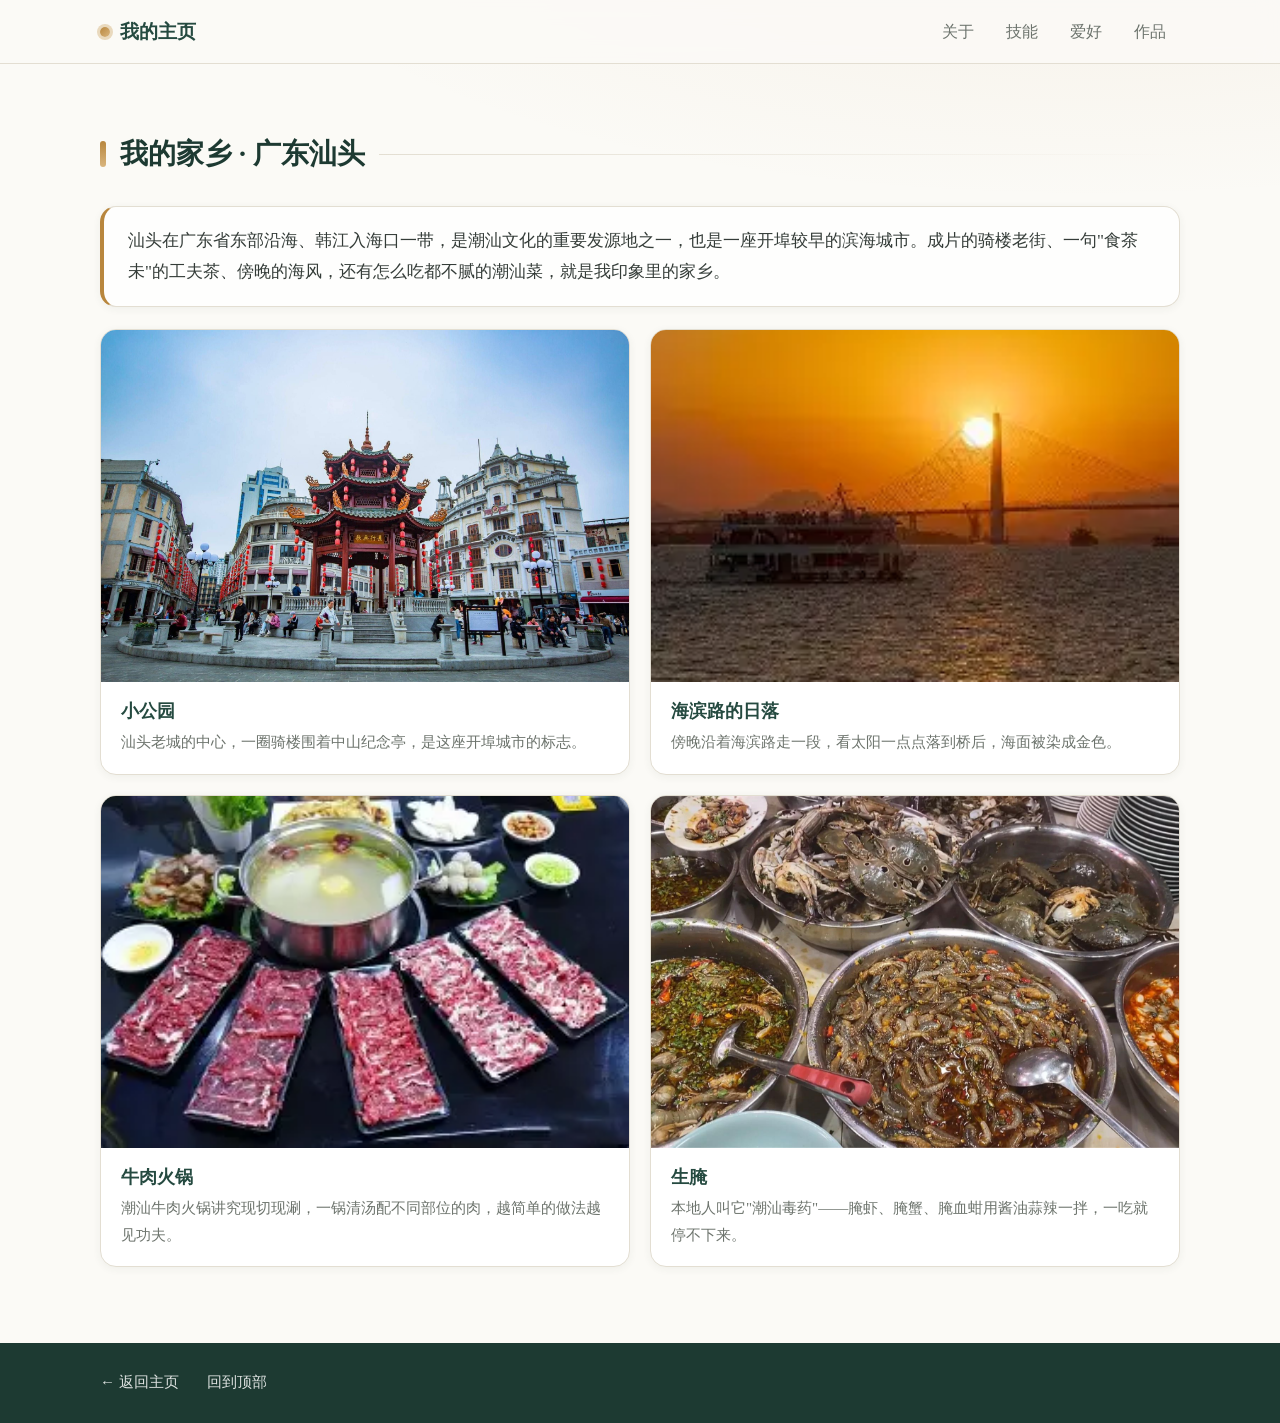
==== hometown.html @ 73cd6686 "个人" ====
<!DOCTYPE html>
<html lang="zh-CN">
 <head>
  <meta charset="utf-8"/>
  <meta content="width=device-width, initial-scale=1" name="viewport"/>
  <meta content="noindex, nofollow" name="robots"/>
  <meta content="我的家乡 · 广东汕头：城市介绍与照片。" name="description"/>
  <title>
   我的家乡 · 广东汕头
  </title>
  <link href="assets/favicon.svg" rel="icon" type="image/svg+xml"/>
  <!-- 复用主页的样式表，保证两个页面观感一致。 -->
  <link href="styles.css" rel="stylesheet"/>
  <link href="resume-enhance.css" rel="stylesheet"/>
 </head>
 <body>
  <header class="site-header">
   <div class="container header-inner">
    <a class="brand" href="index.html">
     我的主页
    </a>
    <nav aria-label="主导航">
     <a href="index.html#about">
      关于
     </a>
     <a href="index.html#skills">
      技能
     </a>
     <a href="index.html#hobbies">
      爱好
     </a>
     <a href="index.html#portfolio">
      作品
     </a>
    </nav>
   </div>
  </header>
  <main id="main">
   <section class="section" id="hometown-page">
    <div class="container">
     <header class="section-heading">
      <h2>
       我的家乡 · 广东汕头
      </h2>
     </header>
     <div class="section-content">
      <p class="hometown-intro">
       汕头在广东省东部沿海、韩江入海口一带，是潮汕文化的重要发源地之一，也是一座开埠较早的滨海城市。成片的骑楼老街、一句"食茶未"的工夫茶、傍晚的海风，还有怎么吃都不腻的潮汕菜，就是我印象里的家乡。
      </p>
      <!-- TASK-HTML：复制下面任意一个 li，可以继续添加家乡的照片。 -->
      <ul class="hometown-gallery">
       <li>
        <figure>
         <img alt="汕头小公园开埠区的骑楼与中山纪念亭" decoding="async" height="1280" src="assets/hometown-park.jpg" width="1920"/>
         <figcaption>
          <strong>
           小公园
          </strong>
          汕头老城的中心，一圈骑楼围着中山纪念亭，是这座开埠城市的标志。
         </figcaption>
        </figure>
       </li>
       <li>
        <figure>
         <img alt="汕头海滨路上的日落，夕阳落在跨海大桥后方" decoding="async" height="181" src="assets/hometown-sunset.webp" width="241"/>
         <figcaption>
          <strong>
           海滨路的日落
          </strong>
          傍晚沿着海滨路走一段，看太阳一点点落到桥后，海面被染成金色。
         </figcaption>
        </figure>
       </li>
       <li>
        <figure>
         <img alt="潮汕牛肉火锅，清汤锅底与多盘现切牛肉" decoding="async" height="194" src="assets/hometown-hotpot.webp" width="291"/>
         <figcaption>
          <strong>
           牛肉火锅
          </strong>
          潮汕牛肉火锅讲究现切现涮，一锅清汤配不同部位的肉，越简单的做法越见功夫。
         </figcaption>
        </figure>
       </li>
       <li>
        <figure>
         <img alt="潮汕生腌，腌虾、腌蟹与腌血蚶盛在大盆里" decoding="async" height="994" src="assets/hometown-shengyan.jpg" width="1591"/>
         <figcaption>
          <strong>
           生腌
          </strong>
          本地人叫它"潮汕毒药"——腌虾、腌蟹、腌血蚶用酱油蒜辣一拌，一吃就停不下来。
         </figcaption>
        </figure>
       </li>
      </ul>
     </div>
    </div>
   </section>
  </main>
  <footer>
   <div class="container footer-inner">
    <a href="index.html">
     ← 返回主页
    </a>
    <a href="#hometown-page">
     回到顶部
    </a>
   </div>
  </footer>
 </body>
</html>
---- resume-enhance.css ----
/*
 * 视觉增强样式表 —— 在前两课样式之后加载，负责整体排版与观感。
 * 不修改 styles.css 与 lesson-03-task.css，覆盖规则统一写在这里。
 */

/* ---------- 字体：使用项目自带的思源宋体 ---------- */
@font-face {
  font-family: "Noto Serif SC";
  src: url("assets/noto-serif-sc-400.woff2") format("woff2");
  font-weight: 400;
  font-style: normal;
  font-display: swap;
}
@font-face {
  font-family: "Noto Serif SC";
  src: url("assets/noto-serif-sc-600.woff2") format("woff2");
  font-weight: 600;
  font-style: normal;
  font-display: swap;
}

/* ---------- 设计变量 ---------- */
:root {
  --green-900: #1d3a32;
  --green-700: #254a40;
  --green-500: #42635b;
  --green-100: #e6ede8;
  --gold: #b8863d;
  --gold-soft: #e9d9bd;
  --paper: #fbfaf6;
  --card: #ffffff;
  --line: #e3ded2;
  --text: #343c38;
  --text-soft: #6d746d;
  --shadow-sm: 0 2px 8px rgba(52, 60, 56, 0.06);
  --shadow-md: 0 12px 32px rgba(52, 60, 56, 0.10);
  --radius: 16px;
  --font-serif: "Noto Serif SC", "Songti SC", serif;
}

/* ---------- 基础 ---------- */
body {
  margin: 0;
  background:
    radial-gradient(1200px 400px at 85% -80px, rgba(184, 134, 61, 0.08), transparent 70%),
    var(--paper);
  font: 400 17px/1.85 var(--font-serif);
  color: var(--text);
  -webkit-font-smoothing: antialiased;
}
h1, h2, h3, strong { font-weight: 600; }
a { color: var(--green-500); text-decoration: none; transition: color 160ms ease; }
a:hover { color: var(--gold); }
img { max-width: 100%; height: auto; }
/* 锚点跳转：滚动更顺滑，并让栏目标题不被顶部导航条挡住 */
html { scroll-behavior: smooth; }
section[id] { scroll-margin-top: 84px; }
.container { max-width: 1080px; margin: 0 auto; padding: 0 24px; }
section { margin: 0; }
.skip-link { display: none; }

/* ---------- 顶部导航 ---------- */
.site-header {
  position: sticky;
  top: 0;
  z-index: 10;
  background: rgba(251, 250, 246, 0.88);
  backdrop-filter: blur(10px);
  -webkit-backdrop-filter: blur(10px);
  border-bottom: 1px solid var(--line);
}
.header-inner {
  display: flex;
  align-items: center;
  justify-content: space-between;
  flex-wrap: wrap;
  gap: 8px;
  padding-top: 14px;
  padding-bottom: 14px;
}
.brand {
  font-weight: 600;
  font-size: 19px;
  color: var(--green-700);
  display: inline-flex;
  align-items: center;
  gap: 10px;
}
.brand::before {
  content: "";
  width: 10px;
  height: 10px;
  border-radius: 50%;
  background: linear-gradient(135deg, var(--gold), #d9b57e);
  box-shadow: 0 0 0 3px var(--gold-soft);
}
nav a {
  position: relative;
  margin-right: 4px;
  margin-left: 4px;
  padding: 6px 10px;
  font-size: 15.5px;
  color: var(--text-soft);
  border-radius: 8px;
  transition: color 160ms ease, background-color 160ms ease;
}
nav a::after {
  content: "";
  position: absolute;
  left: 10px;
  right: 10px;
  bottom: 2px;
  height: 2px;
  border-radius: 2px;
  background: var(--gold);
  transform: scaleX(0);
  transform-origin: left;
  transition: transform 200ms ease;
}
nav a:hover { color: var(--green-700); background: var(--green-100); }
nav a:hover::after { transform: scaleX(1); }

/* ---------- 英雄区 ---------- */
.hero { padding: 48px 0 8px; }
.hero > .container {
  position: relative;
  overflow: hidden;
  background: linear-gradient(140deg, #ffffff 0%, #f4f1e8 55%, #ecefe6 100%);
  border: 1px solid var(--line);
  border-radius: 24px;
  box-shadow: var(--shadow-md);
  padding: 52px 48px 44px;
}
/* 右上角装饰圆环 */
.hero > .container::before {
  content: "";
  position: absolute;
  top: -90px;
  right: -70px;
  width: 260px;
  height: 260px;
  border-radius: 50%;
  border: 34px solid rgba(184, 134, 61, 0.12);
  pointer-events: none;
}
/* 左下角淡色圆 */
.hero > .container::after {
  content: "";
  position: absolute;
  bottom: -110px;
  left: -60px;
  width: 240px;
  height: 240px;
  border-radius: 50%;
  background: rgba(37, 74, 64, 0.06);
  pointer-events: none;
}
.hero-top {
  position: relative;
  z-index: 1;
  display: flex;
  align-items: center;
  justify-content: space-between;
  gap: 40px;
  flex-wrap: wrap;
}
.hero-copy h1 {
  margin: 0 0 14px;
  font-size: 46px;
  line-height: 1.25;
  color: var(--green-900);
  letter-spacing: 0.04em;
}
h1 span {
  font-size: 24px;
  margin-left: 14px;
  font-weight: 400;
  color: var(--gold);
  letter-spacing: 0.12em;
}
.hero-role {
  margin: 0 0 10px;
  font-size: 19px;
  color: var(--green-700);
  font-weight: 600;
}
.hero-school {
  margin: 0;
  display: inline-block;
  padding: 6px 16px;
  border-radius: 999px;
  background: var(--green-100);
  border: 1px solid rgba(37, 74, 64, 0.15);
  color: var(--green-700);
  font-size: 15px;
}
.hero-visual { position: relative; z-index: 1; flex-shrink: 0; }
.hero-visual figure { margin: 0; position: relative; }
.hero-visual img {
  width: 190px;
  height: 190px;
  object-fit: cover;
  border-radius: 50%;
  border: 5px solid #ffffff;
  box-shadow: 0 0 0 2px var(--gold-soft), var(--shadow-md);
}

/* 学习方向 */
.research-direction {
  position: relative;
  z-index: 1;
  margin-top: 34px;
  padding: 18px 24px;
  border-radius: var(--radius);
  background: rgba(255, 255, 255, 0.75);
  border: 1px solid var(--line);
  border-left: 4px solid var(--gold);
  box-shadow: var(--shadow-sm);
}
.research-direction .eyebrow {
  display: block;
  font-size: 13px;
  letter-spacing: 0.28em;
  color: var(--gold);
  font-weight: 600;
  margin-bottom: 4px;
}
.research-direction p { margin: 0; color: var(--text); }

/* 个人信息四宫格 */
.profile-details {
  position: relative;
  z-index: 1;
  margin-top: 22px;
  display: grid;
  grid-template-columns: repeat(5, minmax(0, 1fr));
  gap: 16px;
}
.profile-details > div {
  background: var(--card);
  border: 1px solid var(--line);
  border-radius: var(--radius);
  padding: 14px 18px;
  box-shadow: var(--shadow-sm);
  transition: transform 180ms ease, box-shadow 180ms ease;
}
.profile-details > div:hover {
  transform: translateY(-3px);
  box-shadow: var(--shadow-md);
}
.profile-details span {
  display: block;
  font-size: 13px;
  letter-spacing: 0.18em;
  color: var(--text-soft);
  margin-bottom: 2px;
}
.profile-details p { margin: 0; font-weight: 600; color: var(--green-700); }

/* ---------- 通用栏目 ---------- */
.section { margin-top: 20px; padding: 44px 0 20px; border-top: none; }
.section-heading { margin: 0 0 26px; }
.section-heading h2 {
  margin: 0;
  padding: 0;
  background: none;
  border: none;
  display: flex;
  align-items: baseline;
  gap: 14px;
  font-size: 28px;
  color: var(--green-900);
}
.section-heading h2::before {
  content: "";
  align-self: center;
  width: 6px;
  height: 26px;
  border-radius: 3px;
  background: linear-gradient(180deg, var(--gold), #d9b57e);
}
.section-heading h2::after {
  content: "";
  align-self: center;
  flex: 1;
  height: 1px;
  background: linear-gradient(90deg, var(--line), transparent);
}
.works-notice {
  margin: 8px 0 0 20px;
  font-size: 14px;
  color: var(--text-soft);
}

/* ---------- 经历：时间线 ---------- */
.section-content { max-width: 100%; }
.experience-item {
  position: relative;
  margin: 0 0 18px;
  padding: 18px 24px 16px 30px;
  background: var(--card);
  border: 1px solid var(--line);
  border-radius: var(--radius);
  box-shadow: var(--shadow-sm);
}
.experience-item::before {
  content: "";
  position: absolute;
  left: 14px;
  top: 24px;
  bottom: 20px;
  width: 3px;
  border-radius: 2px;
  background: linear-gradient(180deg, var(--gold), var(--gold-soft));
}
.experience-heading {
  margin: 0 0 6px;
  display: flex;
  align-items: center;
  justify-content: space-between;
  gap: 12px;
  flex-wrap: wrap;
}
.experience-heading strong { color: var(--green-700); font-size: 18px; }
.experience-heading time {
  padding: 3px 14px;
  border-radius: 999px;
  background: var(--green-100);
  color: var(--green-700);
  font-size: 13.5px;
  font-weight: 600;
  letter-spacing: 0.08em;
}
.experience-detail { margin: 0; color: var(--text-soft); }

/* ---------- 项目经历 ---------- */
.research-item {
  margin: 0;
  padding: 20px 24px;
  background: var(--card);
  border: 1px solid var(--line);
  border-radius: var(--radius);
  box-shadow: var(--shadow-sm);
  transition: transform 180ms ease, box-shadow 180ms ease;
}
.research-item:hover { transform: translateY(-3px); box-shadow: var(--shadow-md); }
.research-item h3 {
  margin: 0 0 8px;
  font-size: 19px;
  color: var(--green-700);
  display: flex;
  align-items: center;
  gap: 12px;
  flex-wrap: wrap;
}
.research-item h3 time {
  padding: 3px 14px;
  border-radius: 999px;
  background: var(--gold-soft);
  color: #7a5a24;
  font-size: 13.5px;
  font-weight: 600;
  letter-spacing: 0.08em;
}
.research-item p { margin: 0; color: var(--text-soft); }

/* ---------- 技能卡片 ---------- */
.skills-list {
  list-style: none;
  margin: 0;
  padding: 0;
  display: grid;
  grid-template-columns: repeat(2, minmax(0, 1fr));
  gap: 18px;
}
.skills-list > li {
  background: var(--card);
  border: 1px solid var(--line);
  border-radius: var(--radius);
  padding: 22px 24px;
  box-shadow: var(--shadow-sm);
  transition: transform 180ms ease, box-shadow 180ms ease;
}
.skills-list > li:hover { transform: translateY(-3px); box-shadow: var(--shadow-md); }
.skills-list > li::before {
  content: "◆";
  display: block;
  color: var(--gold);
  font-size: 13px;
  margin-bottom: 10px;
}
.skills-list strong {
  display: block;
  color: var(--green-700);
  font-size: 18px;
  margin-bottom: 12px;
}
.skills-list > li > p {
  margin: 12px 0 0;
  color: var(--text-soft);
}

/* 技能标签（彩色小胶囊） */
.skill-tags {
  list-style: none;
  margin: 0;
  padding: 0;
  display: flex;
  flex-wrap: wrap;
  gap: 8px;
}
.skill-tags li {
  padding: 4px 14px;
  border-radius: 999px;
  background: linear-gradient(135deg, var(--green-100), #d9e5dd);
  border: 1px solid rgba(37, 74, 64, 0.14);
  color: var(--green-700);
  font-size: 13.5px;
  font-weight: 600;
  letter-spacing: 0.02em;
  line-height: 1.7;
}

/* ---------- 兴趣爱好 ---------- */
.hobby-list {
  list-style: none;
  margin: 0;
  padding: 0;
  display: grid;
  grid-template-columns: repeat(2, minmax(0, 1fr));
  gap: 18px;
}
.hobby-list li {
  background: var(--card);
  border: 1px solid var(--line);
  border-left: 4px solid var(--gold);
  border-radius: var(--radius);
  padding: 20px 24px;
  box-shadow: var(--shadow-sm);
  transition: transform 180ms ease, box-shadow 180ms ease;
}
.hobby-list li:hover { transform: translateY(-3px); box-shadow: var(--shadow-md); }
.hobby-list strong {
  display: block;
  color: var(--green-700);
  font-size: 17.5px;
  margin-bottom: 4px;
}
.hobby-list p { margin: 0; color: var(--text-soft); }

/* ---------- 家乡 ---------- */
.hometown-intro {
  margin: 0 0 22px;
  padding: 18px 24px;
  border-radius: var(--radius);
  background: rgba(255, 255, 255, 0.75);
  border: 1px solid var(--line);
  border-left: 4px solid var(--gold);
  box-shadow: var(--shadow-sm);
  color: var(--text);
}
.hometown-gallery {
  list-style: none;
  margin: 0;
  padding: 0;
  display: grid;
  grid-template-columns: repeat(2, minmax(0, 1fr));
  gap: 20px;
}
.hometown-gallery li {
  display: flex;
  background: var(--card);
  border: 1px solid var(--line);
  border-radius: var(--radius);
  overflow: hidden;
  box-shadow: var(--shadow-sm);
  transition: transform 180ms ease, box-shadow 180ms ease;
}
.hometown-gallery li:hover,
.hometown-gallery li:focus-within {
  transform: translateY(-4px);
  box-shadow: var(--shadow-md);
}
.hometown-gallery figure {
  margin: 0;
  display: flex;
  flex-direction: column;
  width: 100%;
}
.hometown-gallery img {
  display: block;
  width: 100%;
  aspect-ratio: 3 / 2;
  object-fit: cover;
  background: var(--green-100);
}
.hometown-gallery figcaption {
  padding: 14px 20px 18px;
  font-size: 15px;
  line-height: 1.75;
  color: var(--text-soft);
}
.hometown-gallery figcaption strong {
  display: block;
  margin-bottom: 3px;
  font-size: 17.5px;
  color: var(--green-700);
}
/* 家乡入口：一句话 + 「广东汕头」链接，完整介绍在 hometown.html */
.hometown-teaser {
  margin: 0;
  padding: 22px 26px;
  border-radius: var(--radius);
  background: rgba(255, 255, 255, 0.75);
  border: 1px solid var(--line);
  border-left: 4px solid var(--gold);
  box-shadow: var(--shadow-sm);
  font-size: 18px;
  color: var(--text);
}
.hometown-teaser a {
  color: var(--green-700);
  font-weight: 600;
  border-bottom: 1px dashed currentColor;
  transition: color 160ms ease, border-color 160ms ease;
}
.hometown-teaser a:hover {
  color: var(--gold);
  border-bottom-style: solid;
}

/* ---------- 作品门户（在课程网格基础上微调观感） ---------- */
.portfolio-list { padding: 0; }
.work-card {
  border: 1px solid var(--line);
  border-radius: 18px;
  background: var(--card);
  box-shadow: var(--shadow-sm);
  transition: transform 180ms ease, box-shadow 180ms ease;
}
.work-card:hover,
.work-card:focus-within {
  transform: translateY(-6px);
  box-shadow: 0 18px 40px rgba(52, 60, 56, 0.16);
}
.work-cover { background: var(--green-100); }
.work-copy h3 { margin: 0 0 4px; color: var(--green-700); font-size: 18.5px; }
.work-copy p { margin: 0; color: var(--text-soft); font-size: 15px; }

/* ---------- 目标 / 记录 ---------- */
.teaching-group, .publication-group {
  background: var(--card);
  border: 1px solid var(--line);
  border-radius: var(--radius);
  box-shadow: var(--shadow-sm);
  padding: 20px 26px 22px;
}
.teaching-group h3, .publication-group h3 {
  margin: 0 0 10px;
  color: var(--green-700);
  font-size: 18px;
}
.teaching-group ol, .publication-group ol { margin: 0; padding-left: 22px; }
.teaching-group li::marker, .publication-group li::marker { color: var(--gold); font-weight: 600; }

/* ---------- 页脚 ---------- */
footer {
  margin-top: 56px;
  background: var(--green-900);
  color: rgba(255, 255, 255, 0.85);
}
.footer-inner {
  display: flex;
  align-items: center;
  gap: 28px;
  padding-top: 26px;
  padding-bottom: 26px;
  font-size: 15px;
}
footer a { color: rgba(255, 255, 255, 0.85); }
footer a:hover { color: var(--gold-soft); }

/* ---------- 响应式 ---------- */
@media (max-width: 860px) {
  .profile-details { grid-template-columns: repeat(2, minmax(0, 1fr)); }
  .skills-list { grid-template-columns: 1fr; }
  .hero > .container { padding: 36px 28px 32px; }
}
@media (max-width: 640px) {
  .hero-top { flex-direction: column-reverse; align-items: flex-start; }
  .hero-visual { align-self: center; }
  .profile-details { grid-template-columns: 1fr; }
  .hobby-list { grid-template-columns: 1fr; }
  .hometown-gallery { grid-template-columns: 1fr; }
  .hero-copy h1 { font-size: 36px; }
  h1 span { display: block; margin: 6px 0 0; font-size: 20px; }
}
@media (prefers-reduced-motion: reduce) {
  html { scroll-behavior: auto; }
  .profile-details > div,
  .research-item,
  .skills-list > li,
  .hobby-list li,
  .hometown-gallery li,
  .work-card { transition: none; }
}
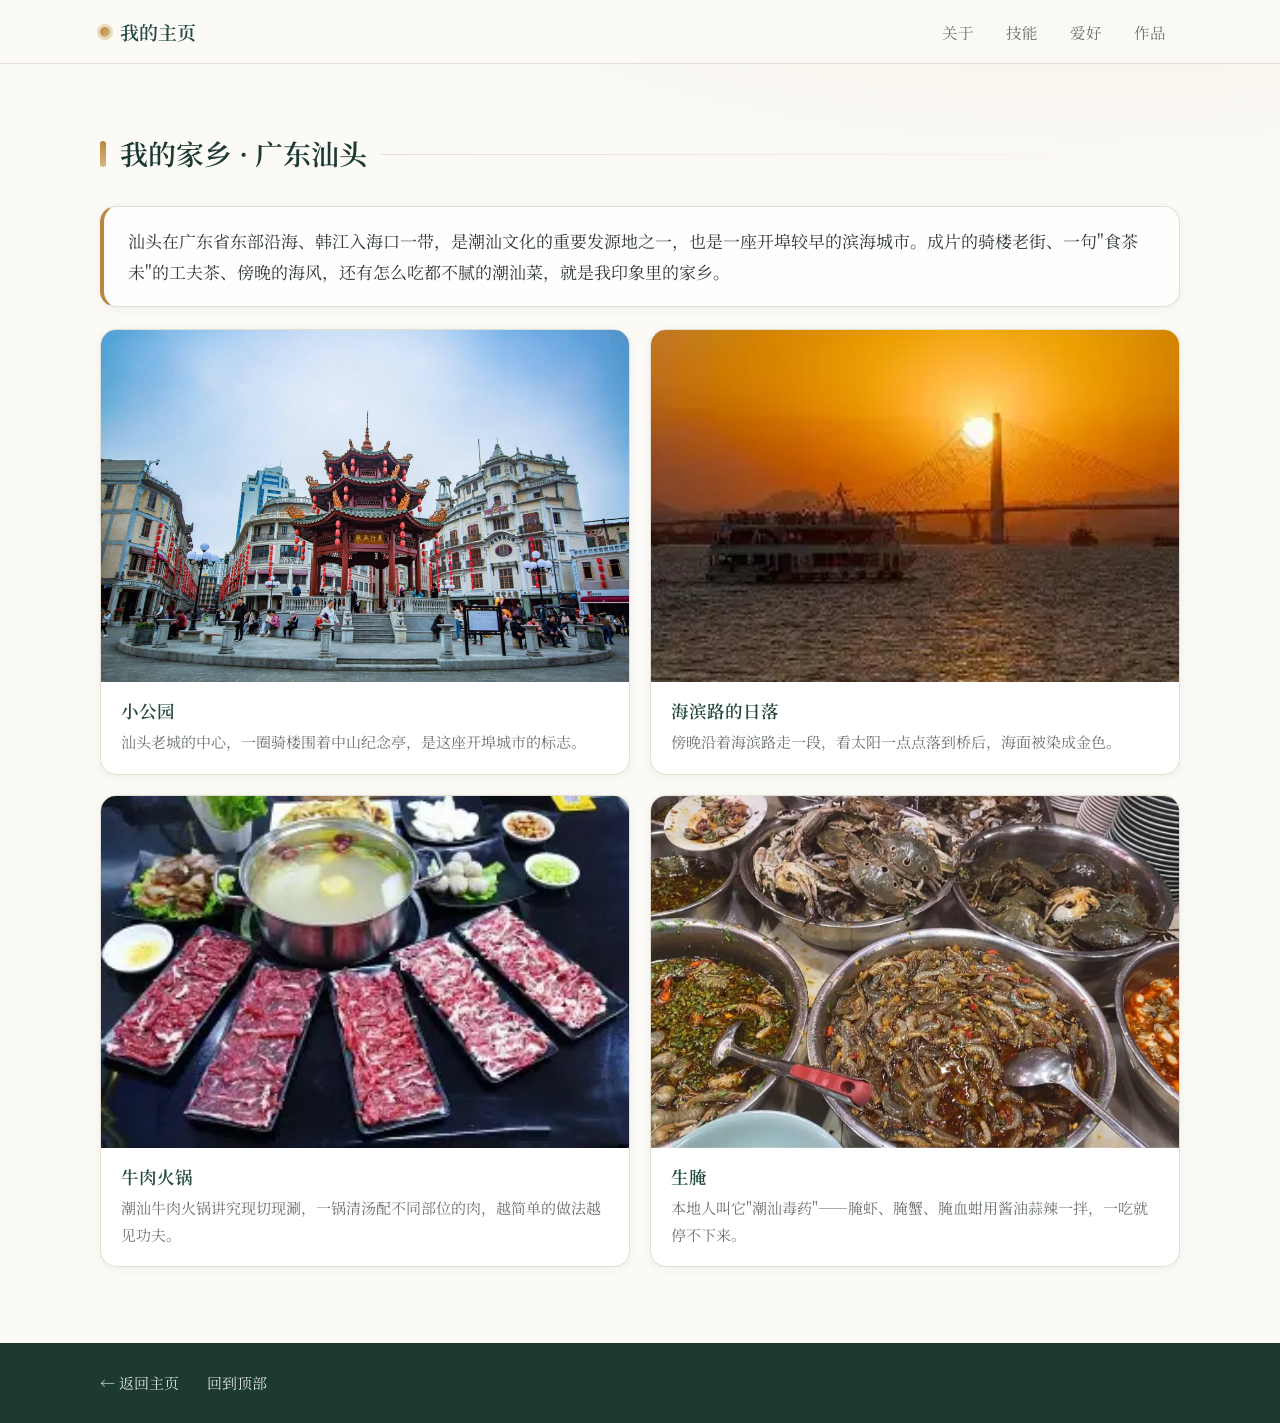
==== commit 67f21d5b: "docs: 添加答辩讲解备注（源码讲解与运维）" ====
--- a/hometown.html
+++ b/hometown.html
@@ -1,4 +1,5 @@
 <!DOCTYPE html>
+<!-- 【答辩讲解】家乡介绍子页面：从首页"我的家乡：广东汕头"点进来；结构和首页一样（section → container → 标题 + 内容），图片墙是 4 个 li。 -->
 <html lang="zh-CN">
  <head>
   <meta charset="utf-8"/>
